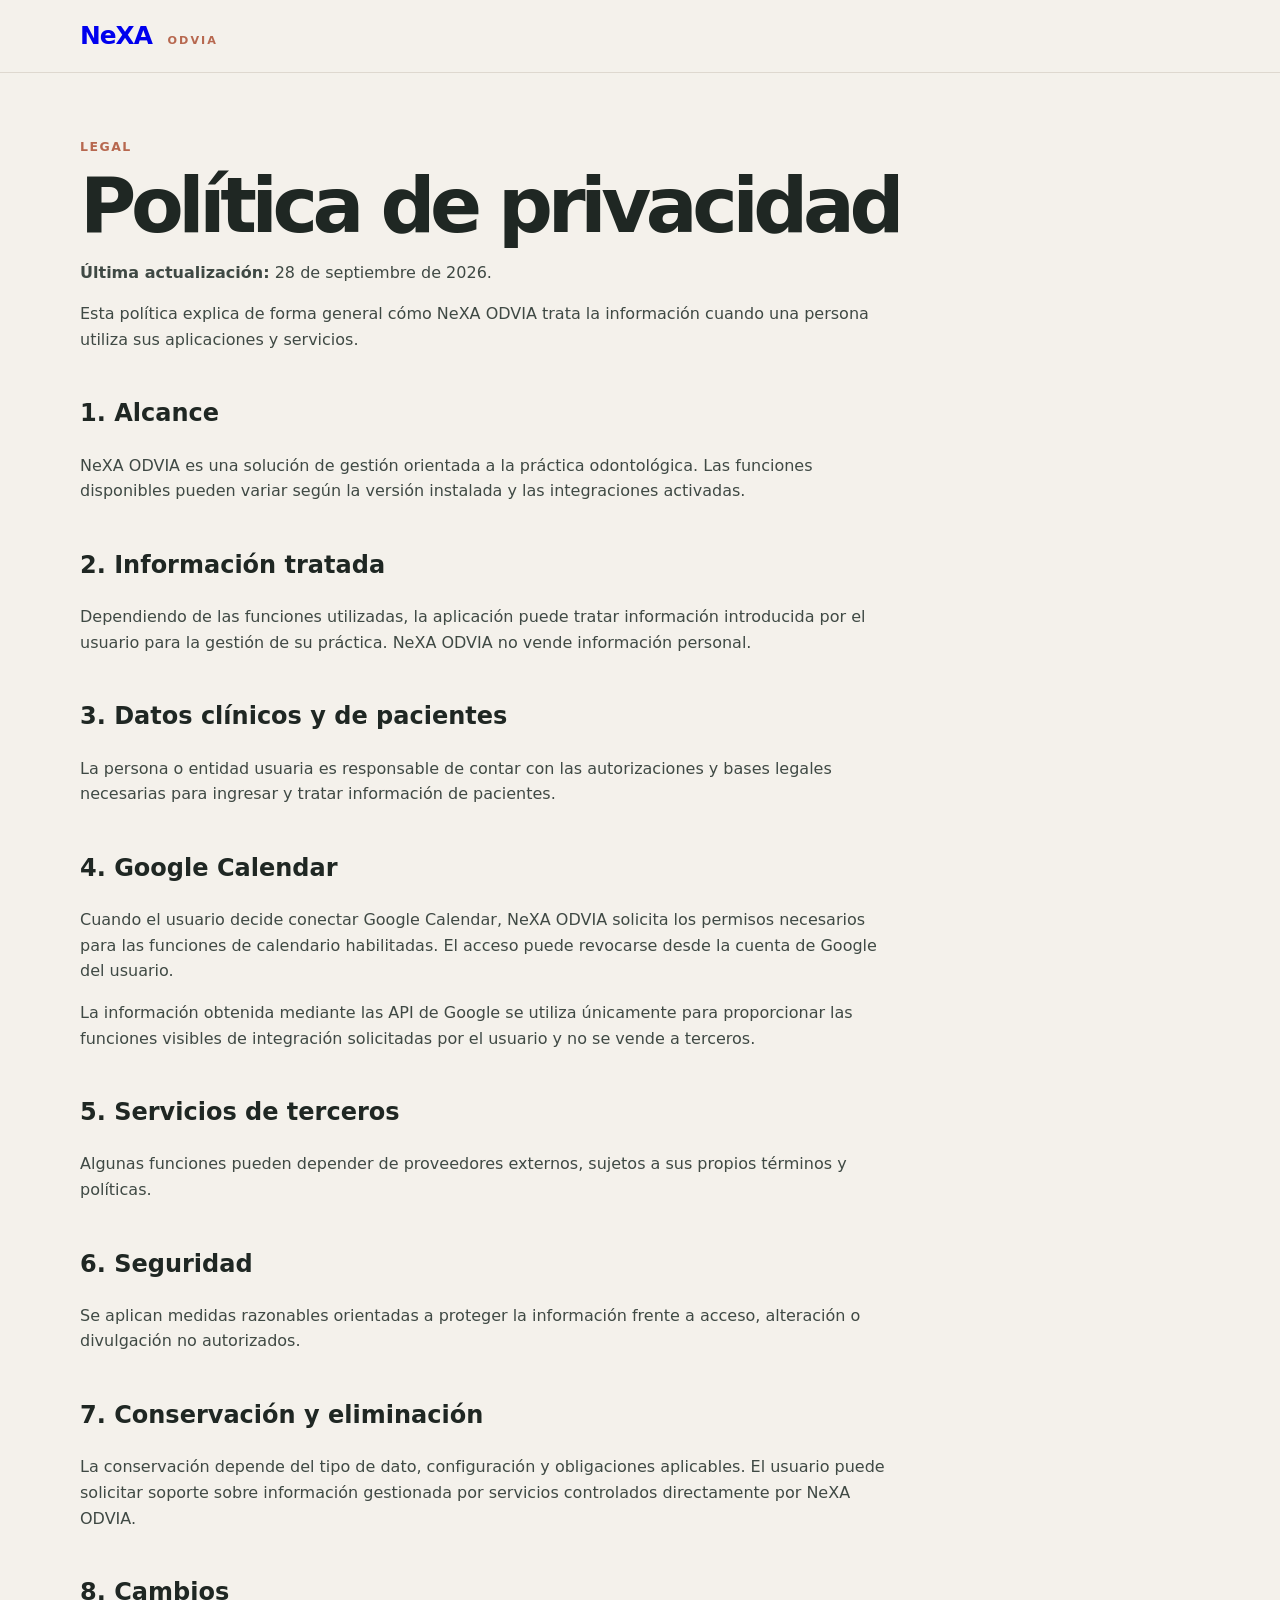
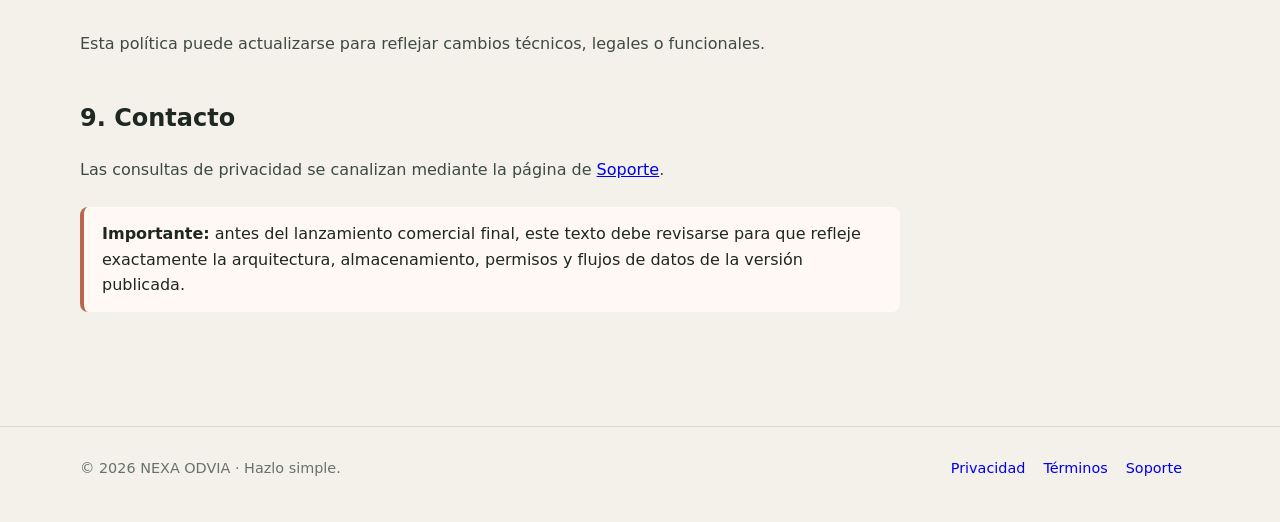
==== privacy/index.html @ b9269fd7 "Add official NeXA ODVIA website" ====
<!doctype html><html lang="es"><head><meta charset="utf-8"><meta name="viewport" content="width=device-width,initial-scale=1"><title>Privacidad — NeXA ODVIA</title><link rel="stylesheet" href="/assets/styles.css"></head><body>
<header><nav class="shell"><a class="brand" href="/">NeXA <span>ODVIA</span></a></nav></header><main class="page shell"><div class="content"><div class="eyebrow">Legal</div><h1>Política de privacidad</h1><p><strong>Última actualización:</strong> 28 de septiembre de 2026.</p>
<p>Esta política explica de forma general cómo NeXA ODVIA trata la información cuando una persona utiliza sus aplicaciones y servicios.</p>
<h2>1. Alcance</h2><p>NeXA ODVIA es una solución de gestión orientada a la práctica odontológica. Las funciones disponibles pueden variar según la versión instalada y las integraciones activadas.</p>
<h2>2. Información tratada</h2><p>Dependiendo de las funciones utilizadas, la aplicación puede tratar información introducida por el usuario para la gestión de su práctica. NeXA ODVIA no vende información personal.</p>
<h2>3. Datos clínicos y de pacientes</h2><p>La persona o entidad usuaria es responsable de contar con las autorizaciones y bases legales necesarias para ingresar y tratar información de pacientes.</p>
<h2>4. Google Calendar</h2><p>Cuando el usuario decide conectar Google Calendar, NeXA ODVIA solicita los permisos necesarios para las funciones de calendario habilitadas. El acceso puede revocarse desde la cuenta de Google del usuario.</p><p>La información obtenida mediante las API de Google se utiliza únicamente para proporcionar las funciones visibles de integración solicitadas por el usuario y no se vende a terceros.</p>
<h2>5. Servicios de terceros</h2><p>Algunas funciones pueden depender de proveedores externos, sujetos a sus propios términos y políticas.</p>
<h2>6. Seguridad</h2><p>Se aplican medidas razonables orientadas a proteger la información frente a acceso, alteración o divulgación no autorizados.</p>
<h2>7. Conservación y eliminación</h2><p>La conservación depende del tipo de dato, configuración y obligaciones aplicables. El usuario puede solicitar soporte sobre información gestionada por servicios controlados directamente por NeXA ODVIA.</p>
<h2>8. Cambios</h2><p>Esta política puede actualizarse para reflejar cambios técnicos, legales o funcionales.</p>
<h2>9. Contacto</h2><p>Las consultas de privacidad se canalizan mediante la página de <a href="/support/">Soporte</a>.</p>
<div class="notice"><strong>Importante:</strong> antes del lanzamiento comercial final, este texto debe revisarse para que refleje exactamente la arquitectura, almacenamiento, permisos y flujos de datos de la versión publicada.</div>
</div></main><footer><div class="shell footer-row"><div>© 2026 NEXA ODVIA · Hazlo simple.</div><div><a href="/privacy/">Privacidad</a><a href="/terms/">Términos</a><a href="/support/">Soporte</a></div></div></footer></body></html>
---- assets/styles.css ----
:root{--bg:#f4f1eb;--surface:#fffdf9;--text:#1f2723;--muted:#68716c;--olive:#596b4d;--olive-dark:#35422f;--terracotta:#b7684f;--line:#ded8cf}
*{box-sizing:border-box}body{margin:0;font-family:Inter,system-ui,sans-serif;background:var(--bg);color:var(--text);line-height:1.6}
.shell{width:min(1120px,calc(100% - 40px));margin:auto}header{border-bottom:1px solid var(--line);background:#f4f1eb}
nav{height:72px;display:flex;align-items:center;justify-content:space-between}.brand{font-weight:800;font-size:1.55rem;text-decoration:none;letter-spacing:-.04em}
.brand span{font-size:.7rem;letter-spacing:.18em;color:var(--terracotta);margin-left:8px}.links{display:flex;gap:24px}.links a{text-decoration:none;color:var(--muted)}
.hero{padding:92px 0 72px}.eyebrow{color:var(--terracotta);font-weight:700;text-transform:uppercase;letter-spacing:.12em;font-size:.78rem}
h1{font-size:clamp(3.4rem,8vw,7rem);line-height:.92;letter-spacing:-.07em;margin:14px 0 18px}h1 small{display:block;font-size:.18em;letter-spacing:.28em;color:var(--olive);margin-top:18px}
.lead{font-size:1.3rem;max-width:720px;color:var(--muted)}.tagline{font-weight:750;color:var(--olive-dark)}
.grid{display:grid;grid-template-columns:repeat(3,1fr);gap:18px;margin:30px 0 80px}.card{background:var(--surface);border:1px solid var(--line);border-radius:24px;padding:30px}
.page{padding:64px 0 90px}.page h1{font-size:clamp(2.5rem,6vw,4.8rem)}.content{max-width:820px}.content h2{margin-top:42px}.content p,.content li{color:#3f4944}
.notice{border-left:4px solid var(--terracotta);padding:14px 18px;background:#fff8f5;border-radius:8px;margin:24px 0}
footer{border-top:1px solid var(--line);padding:30px 0 42px;color:var(--muted);font-size:.9rem}.footer-row{display:flex;justify-content:space-between;gap:20px;flex-wrap:wrap}footer a{text-decoration:none;margin-right:18px}
@media(max-width:760px){.links{display:none}.grid{grid-template-columns:1fr}.shell{width:min(100% - 28px,1120px)}}
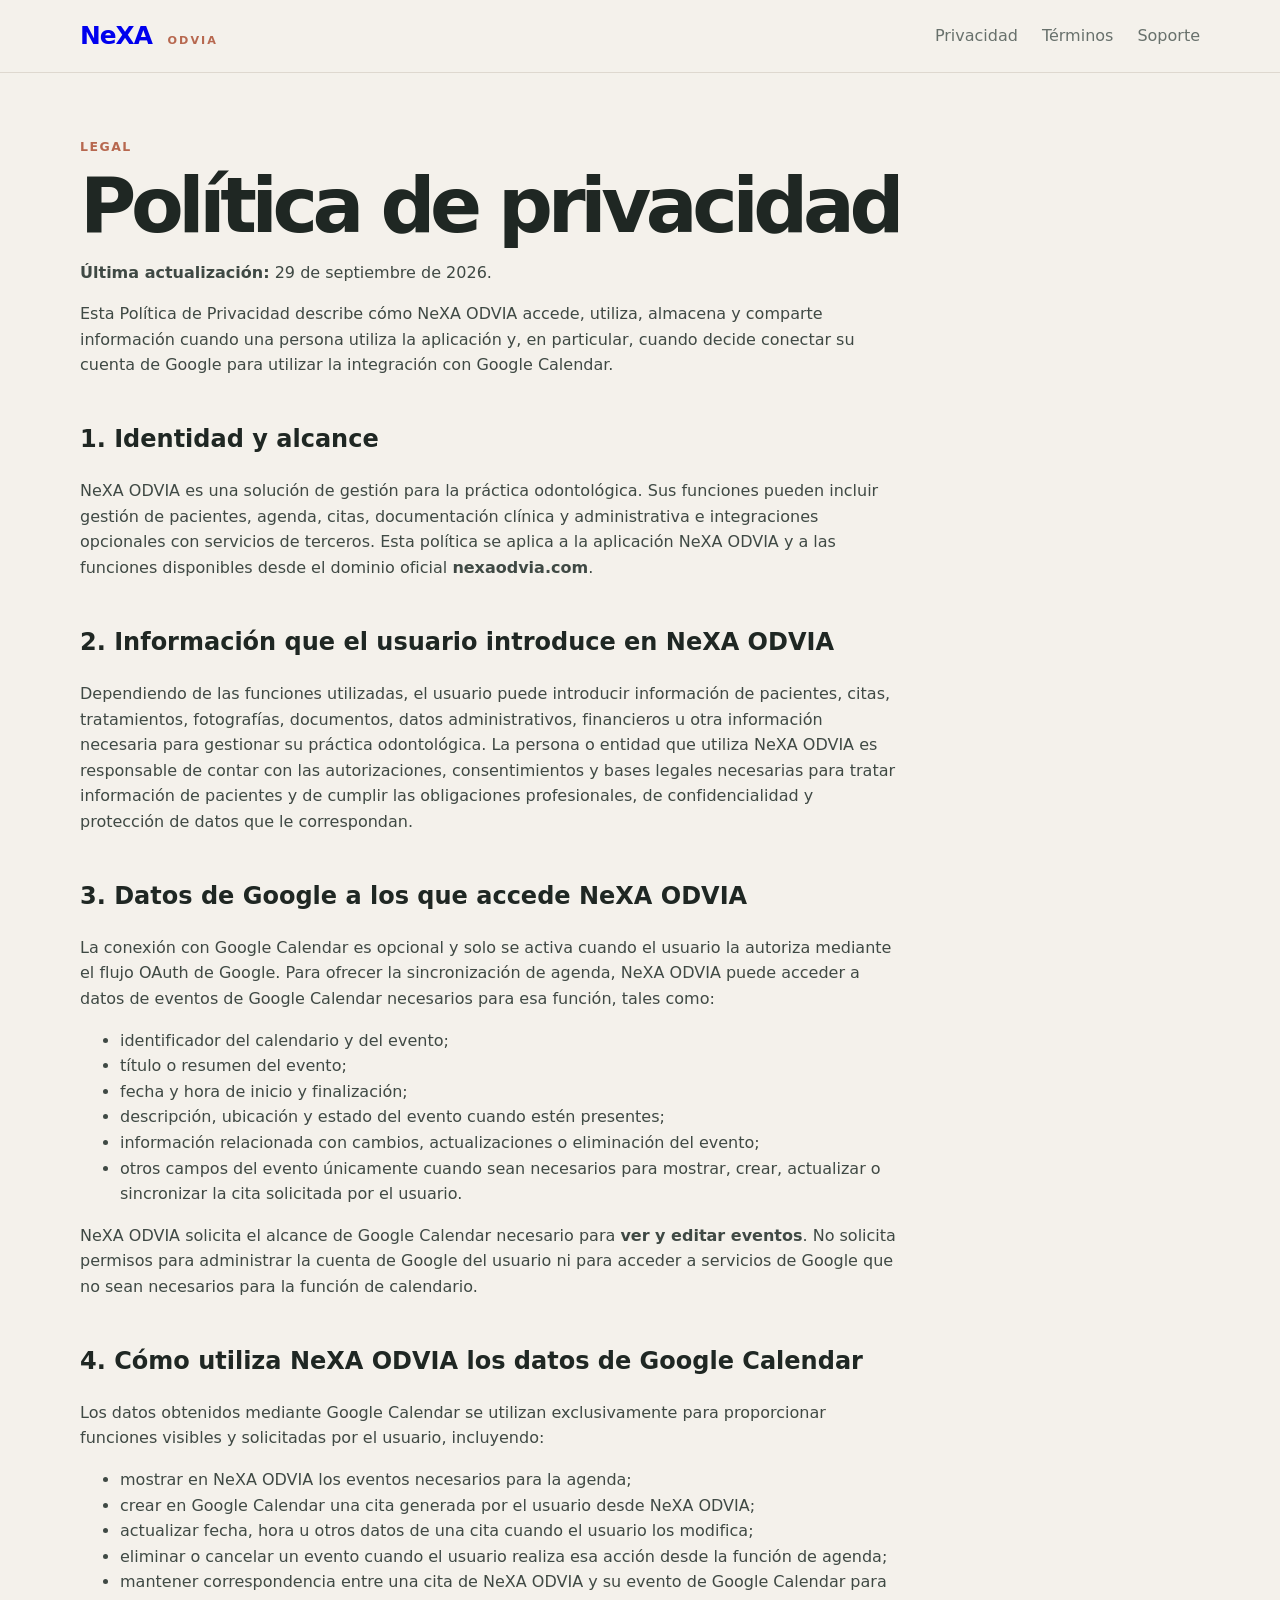
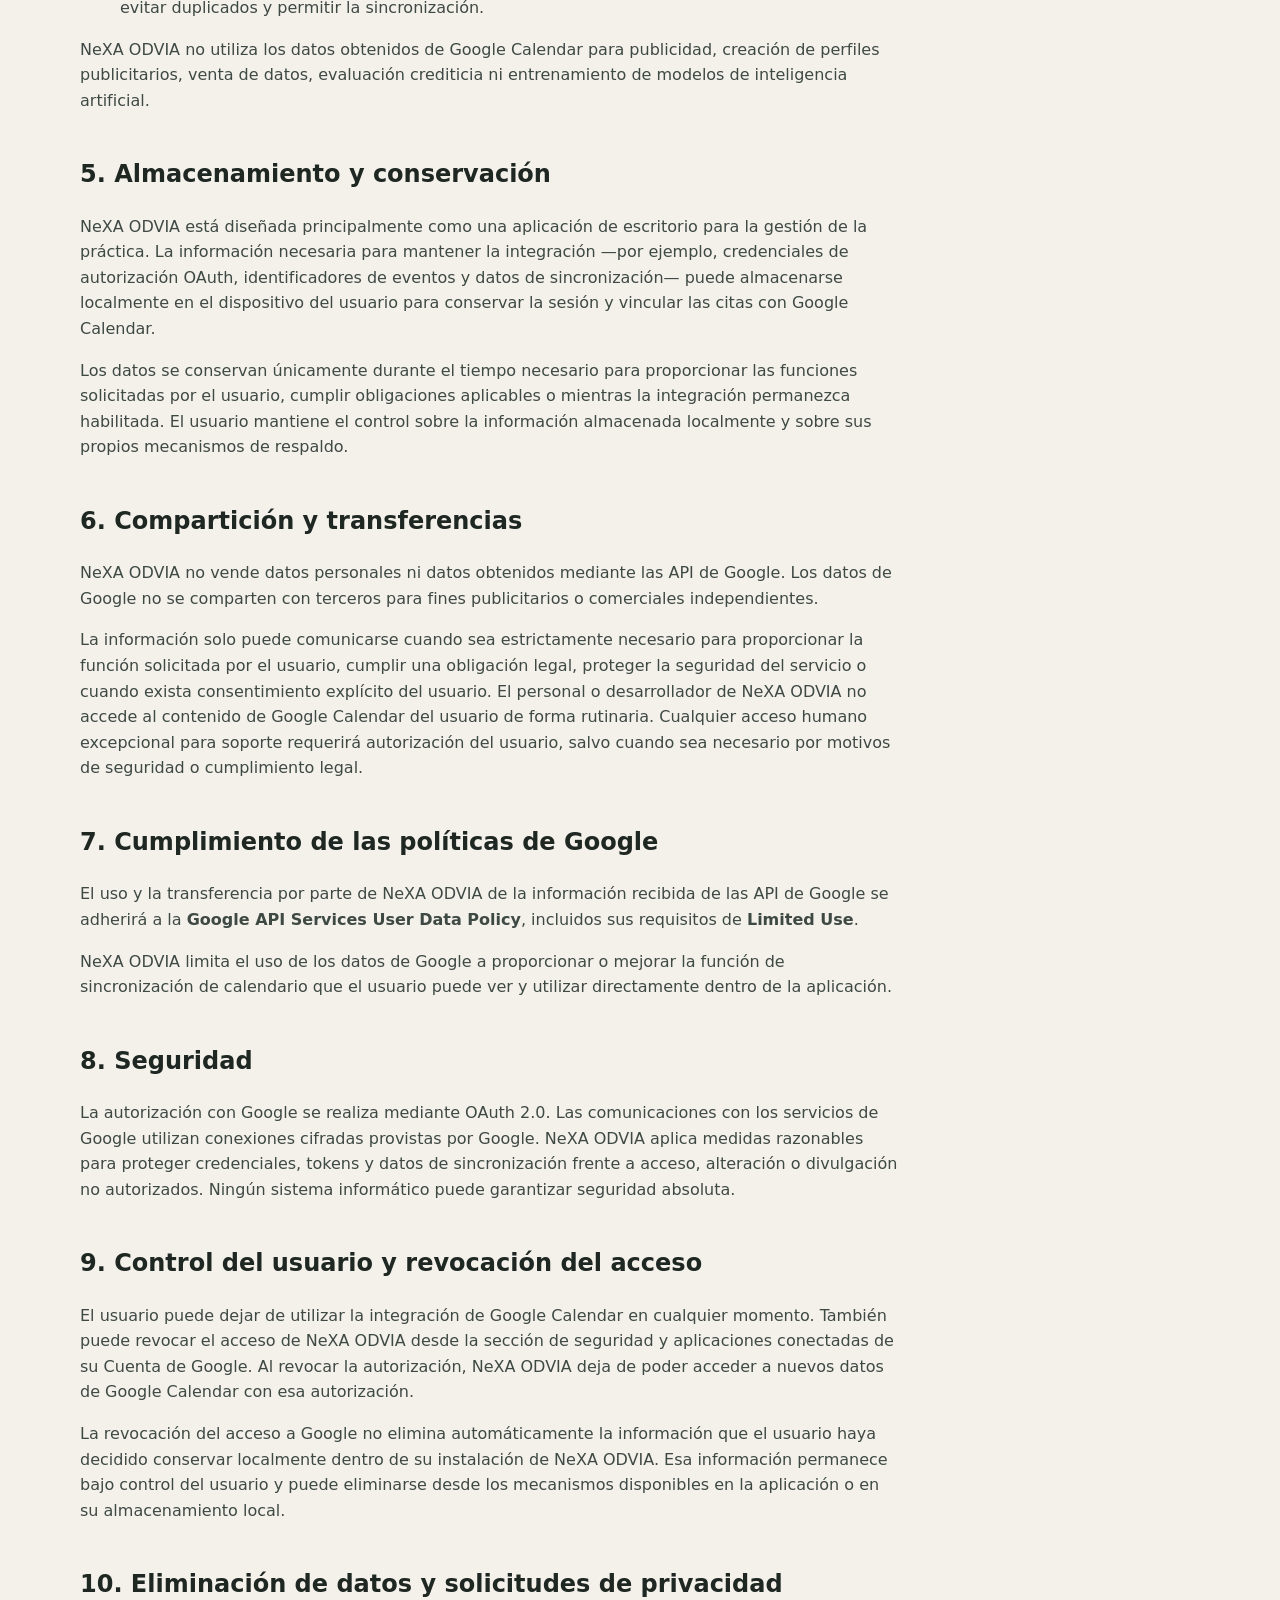
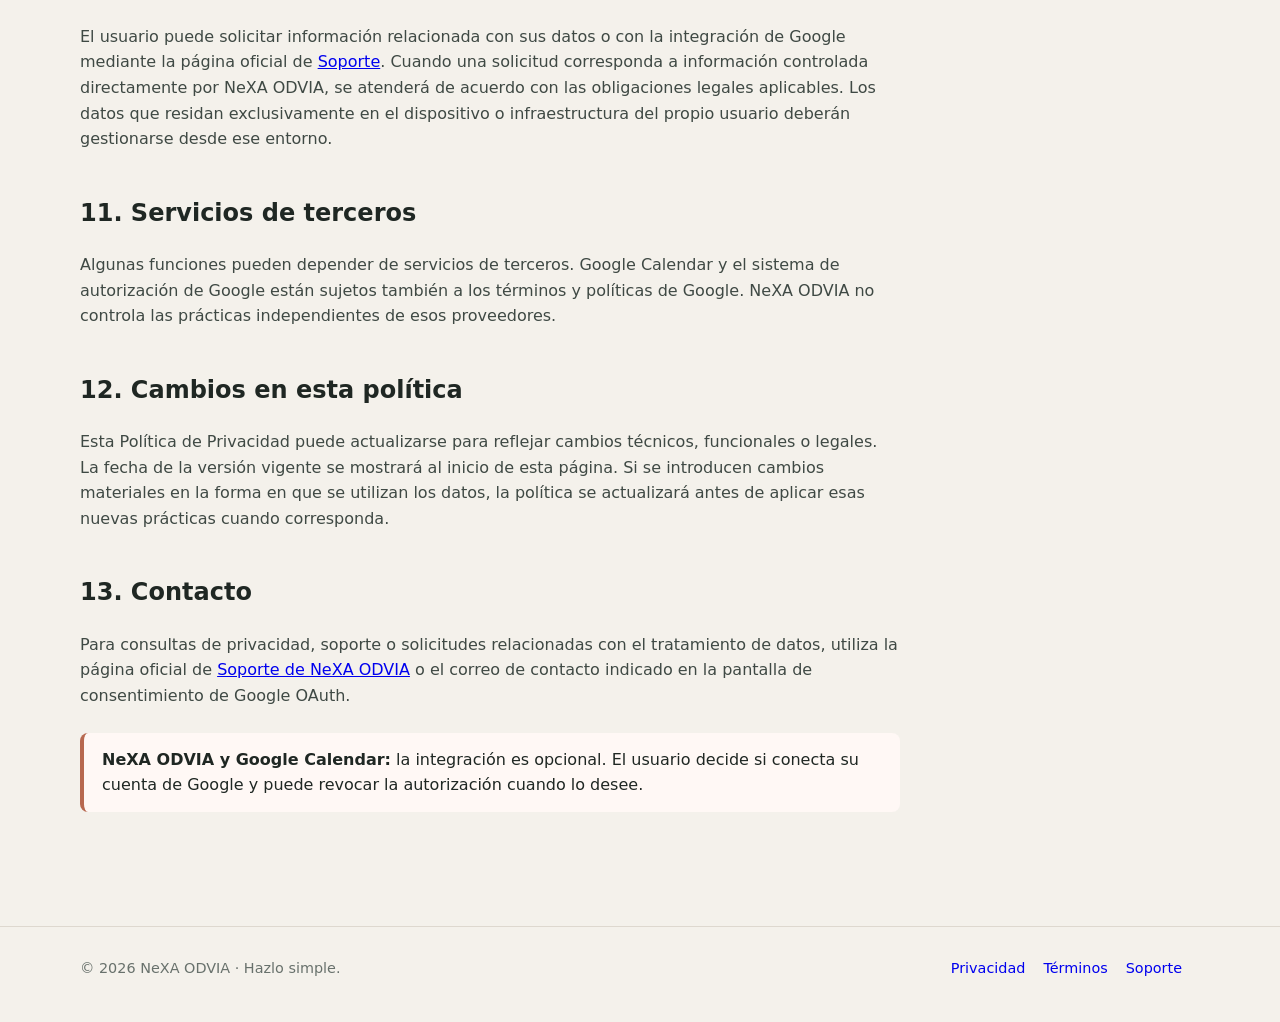
==== commit a894bd41: "Add expanded Google OAuth privacy policy" ====
--- a/privacy/index.html
+++ b/privacy/index.html
@@ -1,14 +1,69 @@
-<!doctype html><html lang="es"><head><meta charset="utf-8"><meta name="viewport" content="width=device-width,initial-scale=1"><title>Privacidad — NeXA ODVIA</title><link rel="stylesheet" href="/assets/styles.css"></head><body>
-<header><nav class="shell"><a class="brand" href="/">NeXA <span>ODVIA</span></a></nav></header><main class="page shell"><div class="content"><div class="eyebrow">Legal</div><h1>Política de privacidad</h1><p><strong>Última actualización:</strong> 28 de septiembre de 2026.</p>
-<p>Esta política explica de forma general cómo NeXA ODVIA trata la información cuando una persona utiliza sus aplicaciones y servicios.</p>
-<h2>1. Alcance</h2><p>NeXA ODVIA es una solución de gestión orientada a la práctica odontológica. Las funciones disponibles pueden variar según la versión instalada y las integraciones activadas.</p>
-<h2>2. Información tratada</h2><p>Dependiendo de las funciones utilizadas, la aplicación puede tratar información introducida por el usuario para la gestión de su práctica. NeXA ODVIA no vende información personal.</p>
-<h2>3. Datos clínicos y de pacientes</h2><p>La persona o entidad usuaria es responsable de contar con las autorizaciones y bases legales necesarias para ingresar y tratar información de pacientes.</p>
-<h2>4. Google Calendar</h2><p>Cuando el usuario decide conectar Google Calendar, NeXA ODVIA solicita los permisos necesarios para las funciones de calendario habilitadas. El acceso puede revocarse desde la cuenta de Google del usuario.</p><p>La información obtenida mediante las API de Google se utiliza únicamente para proporcionar las funciones visibles de integración solicitadas por el usuario y no se vende a terceros.</p>
-<h2>5. Servicios de terceros</h2><p>Algunas funciones pueden depender de proveedores externos, sujetos a sus propios términos y políticas.</p>
-<h2>6. Seguridad</h2><p>Se aplican medidas razonables orientadas a proteger la información frente a acceso, alteración o divulgación no autorizados.</p>
-<h2>7. Conservación y eliminación</h2><p>La conservación depende del tipo de dato, configuración y obligaciones aplicables. El usuario puede solicitar soporte sobre información gestionada por servicios controlados directamente por NeXA ODVIA.</p>
-<h2>8. Cambios</h2><p>Esta política puede actualizarse para reflejar cambios técnicos, legales o funcionales.</p>
-<h2>9. Contacto</h2><p>Las consultas de privacidad se canalizan mediante la página de <a href="/support/">Soporte</a>.</p>
-<div class="notice"><strong>Importante:</strong> antes del lanzamiento comercial final, este texto debe revisarse para que refleje exactamente la arquitectura, almacenamiento, permisos y flujos de datos de la versión publicada.</div>
-</div></main><footer><div class="shell footer-row"><div>© 2026 NEXA ODVIA · Hazlo simple.</div><div><a href="/privacy/">Privacidad</a><a href="/terms/">Términos</a><a href="/support/">Soporte</a></div></div></footer></body></html>+<!doctype html><html lang="es"><head><meta charset="utf-8"><meta name="viewport" content="width=device-width,initial-scale=1"><title>Política de privacidad — NeXA ODVIA</title><meta name="description" content="Política de privacidad de NeXA ODVIA y uso de datos de Google Calendar."><link rel="stylesheet" href="/assets/styles.css"></head><body>
+<header><nav class="shell"><a class="brand" href="/">NeXA <span>ODVIA</span></a><div class="links"><a href="/privacy/">Privacidad</a><a href="/terms/">Términos</a><a href="/support/">Soporte</a></div></nav></header>
+<main class="page shell"><div class="content"><div class="eyebrow">Legal</div><h1>Política de privacidad</h1><p><strong>Última actualización:</strong> 29 de septiembre de 2026.</p>
+<p>Esta Política de Privacidad describe cómo NeXA ODVIA accede, utiliza, almacena y comparte información cuando una persona utiliza la aplicación y, en particular, cuando decide conectar su cuenta de Google para utilizar la integración con Google Calendar.</p>
+
+<h2>1. Identidad y alcance</h2>
+<p>NeXA ODVIA es una solución de gestión para la práctica odontológica. Sus funciones pueden incluir gestión de pacientes, agenda, citas, documentación clínica y administrativa e integraciones opcionales con servicios de terceros. Esta política se aplica a la aplicación NeXA ODVIA y a las funciones disponibles desde el dominio oficial <strong>nexaodvia.com</strong>.</p>
+
+<h2>2. Información que el usuario introduce en NeXA ODVIA</h2>
+<p>Dependiendo de las funciones utilizadas, el usuario puede introducir información de pacientes, citas, tratamientos, fotografías, documentos, datos administrativos, financieros u otra información necesaria para gestionar su práctica odontológica. La persona o entidad que utiliza NeXA ODVIA es responsable de contar con las autorizaciones, consentimientos y bases legales necesarias para tratar información de pacientes y de cumplir las obligaciones profesionales, de confidencialidad y protección de datos que le correspondan.</p>
+
+<h2>3. Datos de Google a los que accede NeXA ODVIA</h2>
+<p>La conexión con Google Calendar es opcional y solo se activa cuando el usuario la autoriza mediante el flujo OAuth de Google. Para ofrecer la sincronización de agenda, NeXA ODVIA puede acceder a datos de eventos de Google Calendar necesarios para esa función, tales como:</p>
+<ul>
+<li>identificador del calendario y del evento;</li>
+<li>título o resumen del evento;</li>
+<li>fecha y hora de inicio y finalización;</li>
+<li>descripción, ubicación y estado del evento cuando estén presentes;</li>
+<li>información relacionada con cambios, actualizaciones o eliminación del evento;</li>
+<li>otros campos del evento únicamente cuando sean necesarios para mostrar, crear, actualizar o sincronizar la cita solicitada por el usuario.</li>
+</ul>
+<p>NeXA ODVIA solicita el alcance de Google Calendar necesario para <strong>ver y editar eventos</strong>. No solicita permisos para administrar la cuenta de Google del usuario ni para acceder a servicios de Google que no sean necesarios para la función de calendario.</p>
+
+<h2>4. Cómo utiliza NeXA ODVIA los datos de Google Calendar</h2>
+<p>Los datos obtenidos mediante Google Calendar se utilizan exclusivamente para proporcionar funciones visibles y solicitadas por el usuario, incluyendo:</p>
+<ul>
+<li>mostrar en NeXA ODVIA los eventos necesarios para la agenda;</li>
+<li>crear en Google Calendar una cita generada por el usuario desde NeXA ODVIA;</li>
+<li>actualizar fecha, hora u otros datos de una cita cuando el usuario los modifica;</li>
+<li>eliminar o cancelar un evento cuando el usuario realiza esa acción desde la función de agenda;</li>
+<li>mantener correspondencia entre una cita de NeXA ODVIA y su evento de Google Calendar para evitar duplicados y permitir la sincronización.</li>
+</ul>
+<p>NeXA ODVIA no utiliza los datos obtenidos de Google Calendar para publicidad, creación de perfiles publicitarios, venta de datos, evaluación crediticia ni entrenamiento de modelos de inteligencia artificial.</p>
+
+<h2>5. Almacenamiento y conservación</h2>
+<p>NeXA ODVIA está diseñada principalmente como una aplicación de escritorio para la gestión de la práctica. La información necesaria para mantener la integración —por ejemplo, credenciales de autorización OAuth, identificadores de eventos y datos de sincronización— puede almacenarse localmente en el dispositivo del usuario para conservar la sesión y vincular las citas con Google Calendar.</p>
+<p>Los datos se conservan únicamente durante el tiempo necesario para proporcionar las funciones solicitadas por el usuario, cumplir obligaciones aplicables o mientras la integración permanezca habilitada. El usuario mantiene el control sobre la información almacenada localmente y sobre sus propios mecanismos de respaldo.</p>
+
+<h2>6. Compartición y transferencias</h2>
+<p>NeXA ODVIA no vende datos personales ni datos obtenidos mediante las API de Google. Los datos de Google no se comparten con terceros para fines publicitarios o comerciales independientes.</p>
+<p>La información solo puede comunicarse cuando sea estrictamente necesario para proporcionar la función solicitada por el usuario, cumplir una obligación legal, proteger la seguridad del servicio o cuando exista consentimiento explícito del usuario. El personal o desarrollador de NeXA ODVIA no accede al contenido de Google Calendar del usuario de forma rutinaria. Cualquier acceso humano excepcional para soporte requerirá autorización del usuario, salvo cuando sea necesario por motivos de seguridad o cumplimiento legal.</p>
+
+<h2>7. Cumplimiento de las políticas de Google</h2>
+<p>El uso y la transferencia por parte de NeXA ODVIA de la información recibida de las API de Google se adherirá a la <strong>Google API Services User Data Policy</strong>, incluidos sus requisitos de <strong>Limited Use</strong>.</p>
+<p>NeXA ODVIA limita el uso de los datos de Google a proporcionar o mejorar la función de sincronización de calendario que el usuario puede ver y utilizar directamente dentro de la aplicación.</p>
+
+<h2>8. Seguridad</h2>
+<p>La autorización con Google se realiza mediante OAuth 2.0. Las comunicaciones con los servicios de Google utilizan conexiones cifradas provistas por Google. NeXA ODVIA aplica medidas razonables para proteger credenciales, tokens y datos de sincronización frente a acceso, alteración o divulgación no autorizados. Ningún sistema informático puede garantizar seguridad absoluta.</p>
+
+<h2>9. Control del usuario y revocación del acceso</h2>
+<p>El usuario puede dejar de utilizar la integración de Google Calendar en cualquier momento. También puede revocar el acceso de NeXA ODVIA desde la sección de seguridad y aplicaciones conectadas de su Cuenta de Google. Al revocar la autorización, NeXA ODVIA deja de poder acceder a nuevos datos de Google Calendar con esa autorización.</p>
+<p>La revocación del acceso a Google no elimina automáticamente la información que el usuario haya decidido conservar localmente dentro de su instalación de NeXA ODVIA. Esa información permanece bajo control del usuario y puede eliminarse desde los mecanismos disponibles en la aplicación o en su almacenamiento local.</p>
+
+<h2>10. Eliminación de datos y solicitudes de privacidad</h2>
+<p>El usuario puede solicitar información relacionada con sus datos o con la integración de Google mediante la página oficial de <a href="/support/">Soporte</a>. Cuando una solicitud corresponda a información controlada directamente por NeXA ODVIA, se atenderá de acuerdo con las obligaciones legales aplicables. Los datos que residan exclusivamente en el dispositivo o infraestructura del propio usuario deberán gestionarse desde ese entorno.</p>
+
+<h2>11. Servicios de terceros</h2>
+<p>Algunas funciones pueden depender de servicios de terceros. Google Calendar y el sistema de autorización de Google están sujetos también a los términos y políticas de Google. NeXA ODVIA no controla las prácticas independientes de esos proveedores.</p>
+
+<h2>12. Cambios en esta política</h2>
+<p>Esta Política de Privacidad puede actualizarse para reflejar cambios técnicos, funcionales o legales. La fecha de la versión vigente se mostrará al inicio de esta página. Si se introducen cambios materiales en la forma en que se utilizan los datos, la política se actualizará antes de aplicar esas nuevas prácticas cuando corresponda.</p>
+
+<h2>13. Contacto</h2>
+<p>Para consultas de privacidad, soporte o solicitudes relacionadas con el tratamiento de datos, utiliza la página oficial de <a href="/support/">Soporte de NeXA ODVIA</a> o el correo de contacto indicado en la pantalla de consentimiento de Google OAuth.</p>
+
+<div class="notice"><strong>NeXA ODVIA y Google Calendar:</strong> la integración es opcional. El usuario decide si conecta su cuenta de Google y puede revocar la autorización cuando lo desee.</div>
+</div></main>
+<footer><div class="shell footer-row"><div>© 2026 NeXA ODVIA · Hazlo simple.</div><div><a href="/privacy/">Privacidad</a><a href="/terms/">Términos</a><a href="/support/">Soporte</a></div></div></footer>
+</body></html>
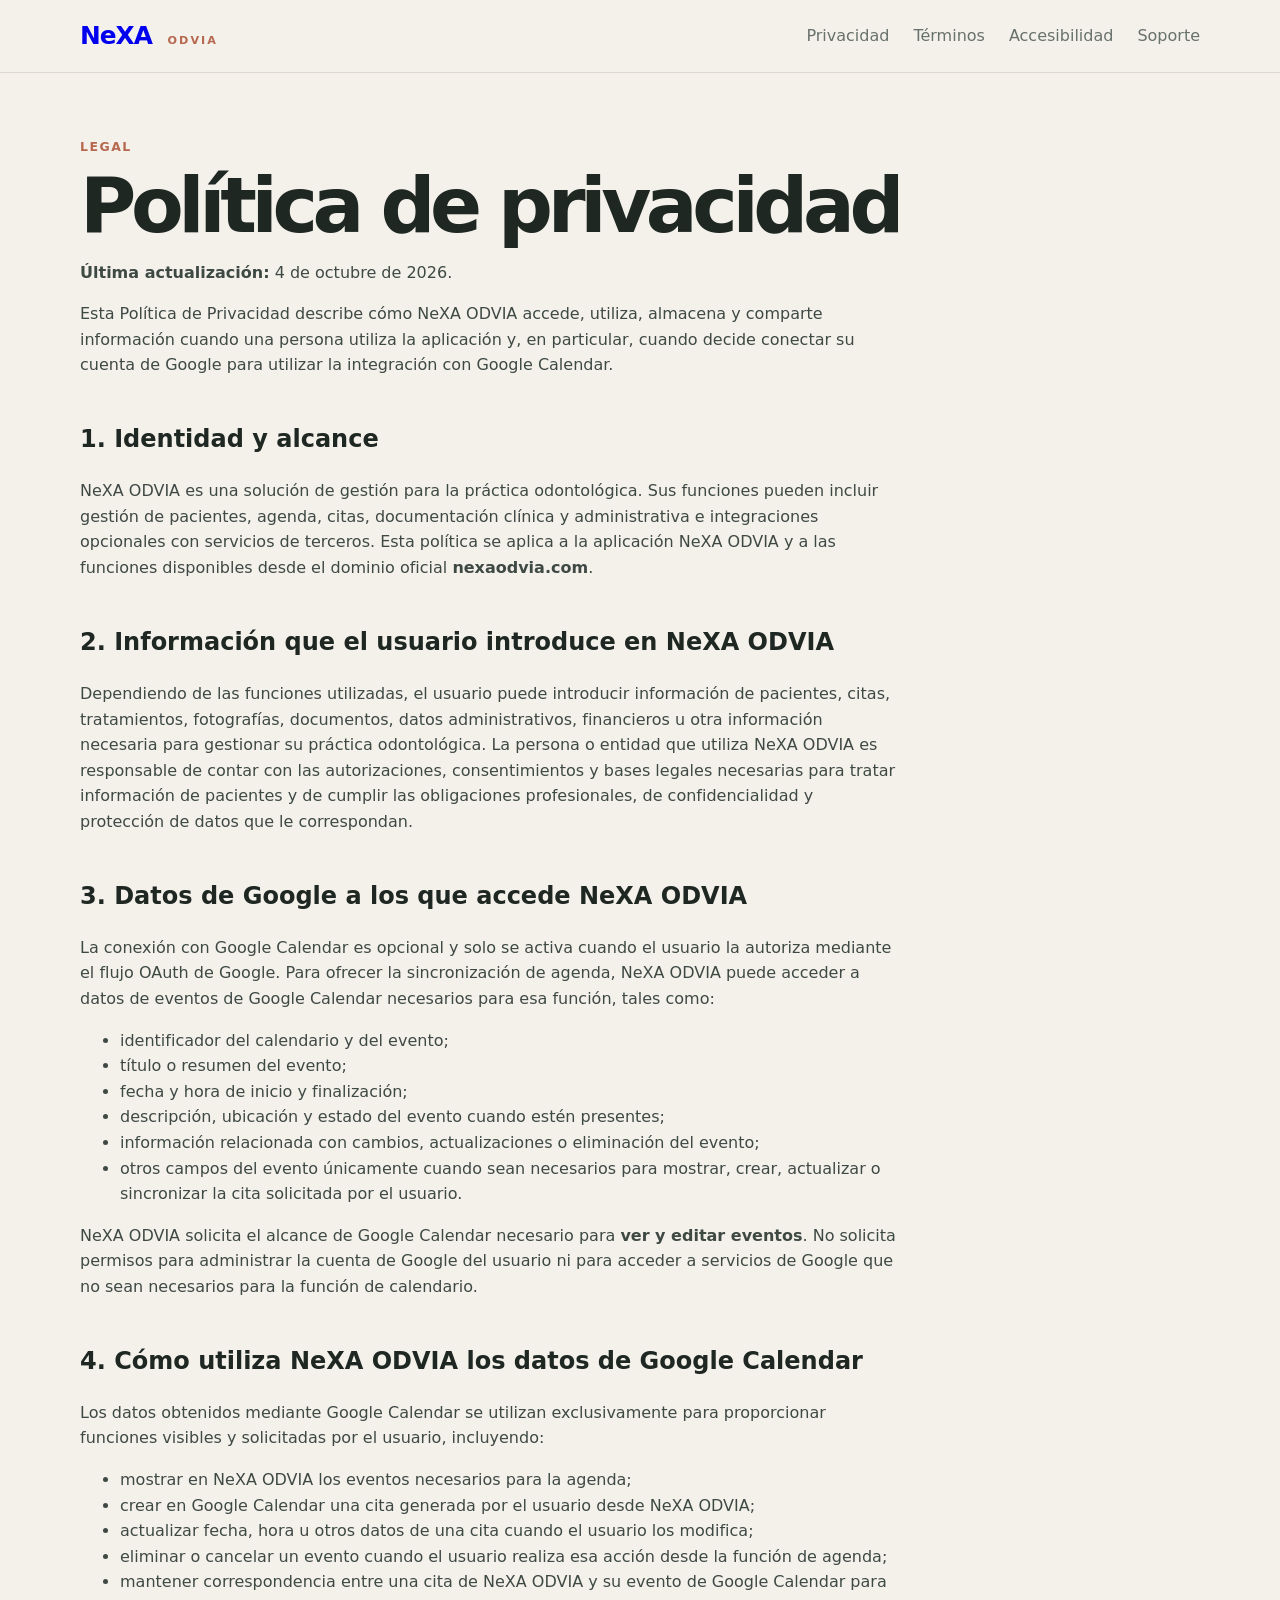
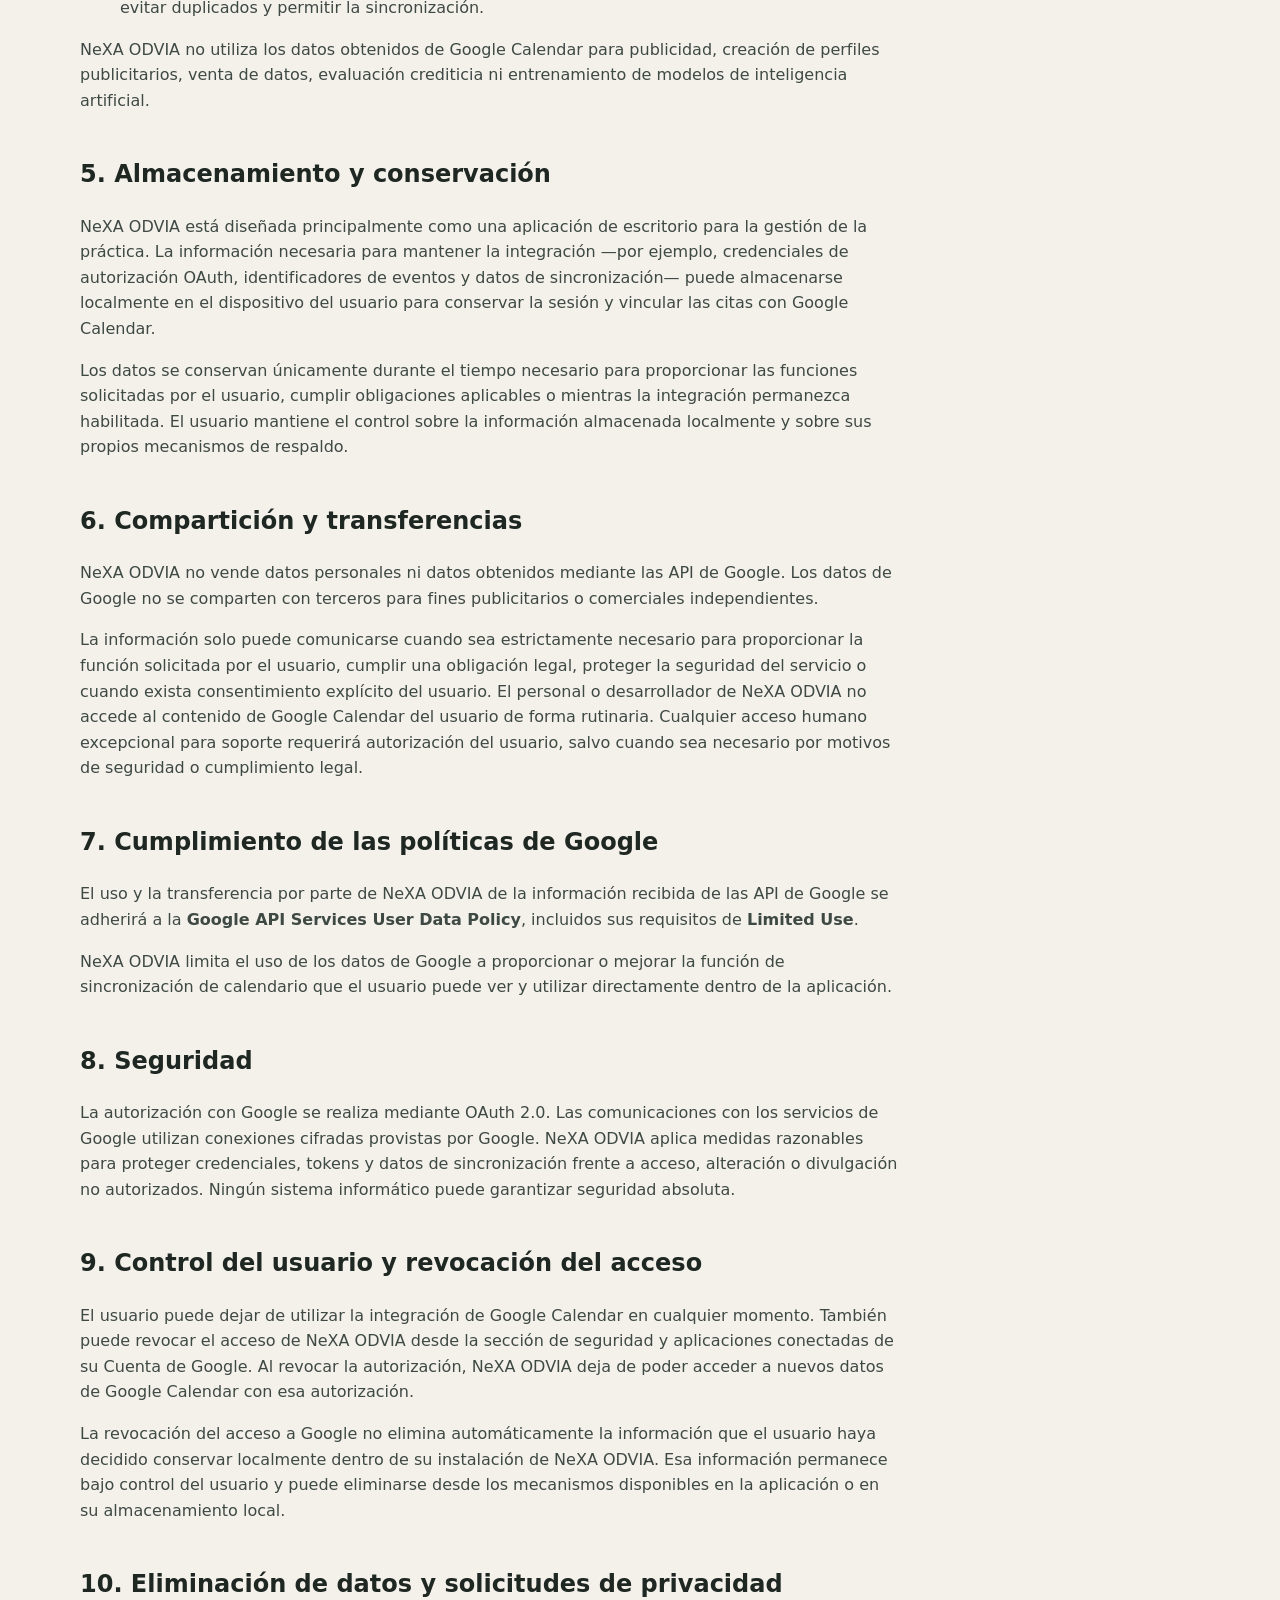
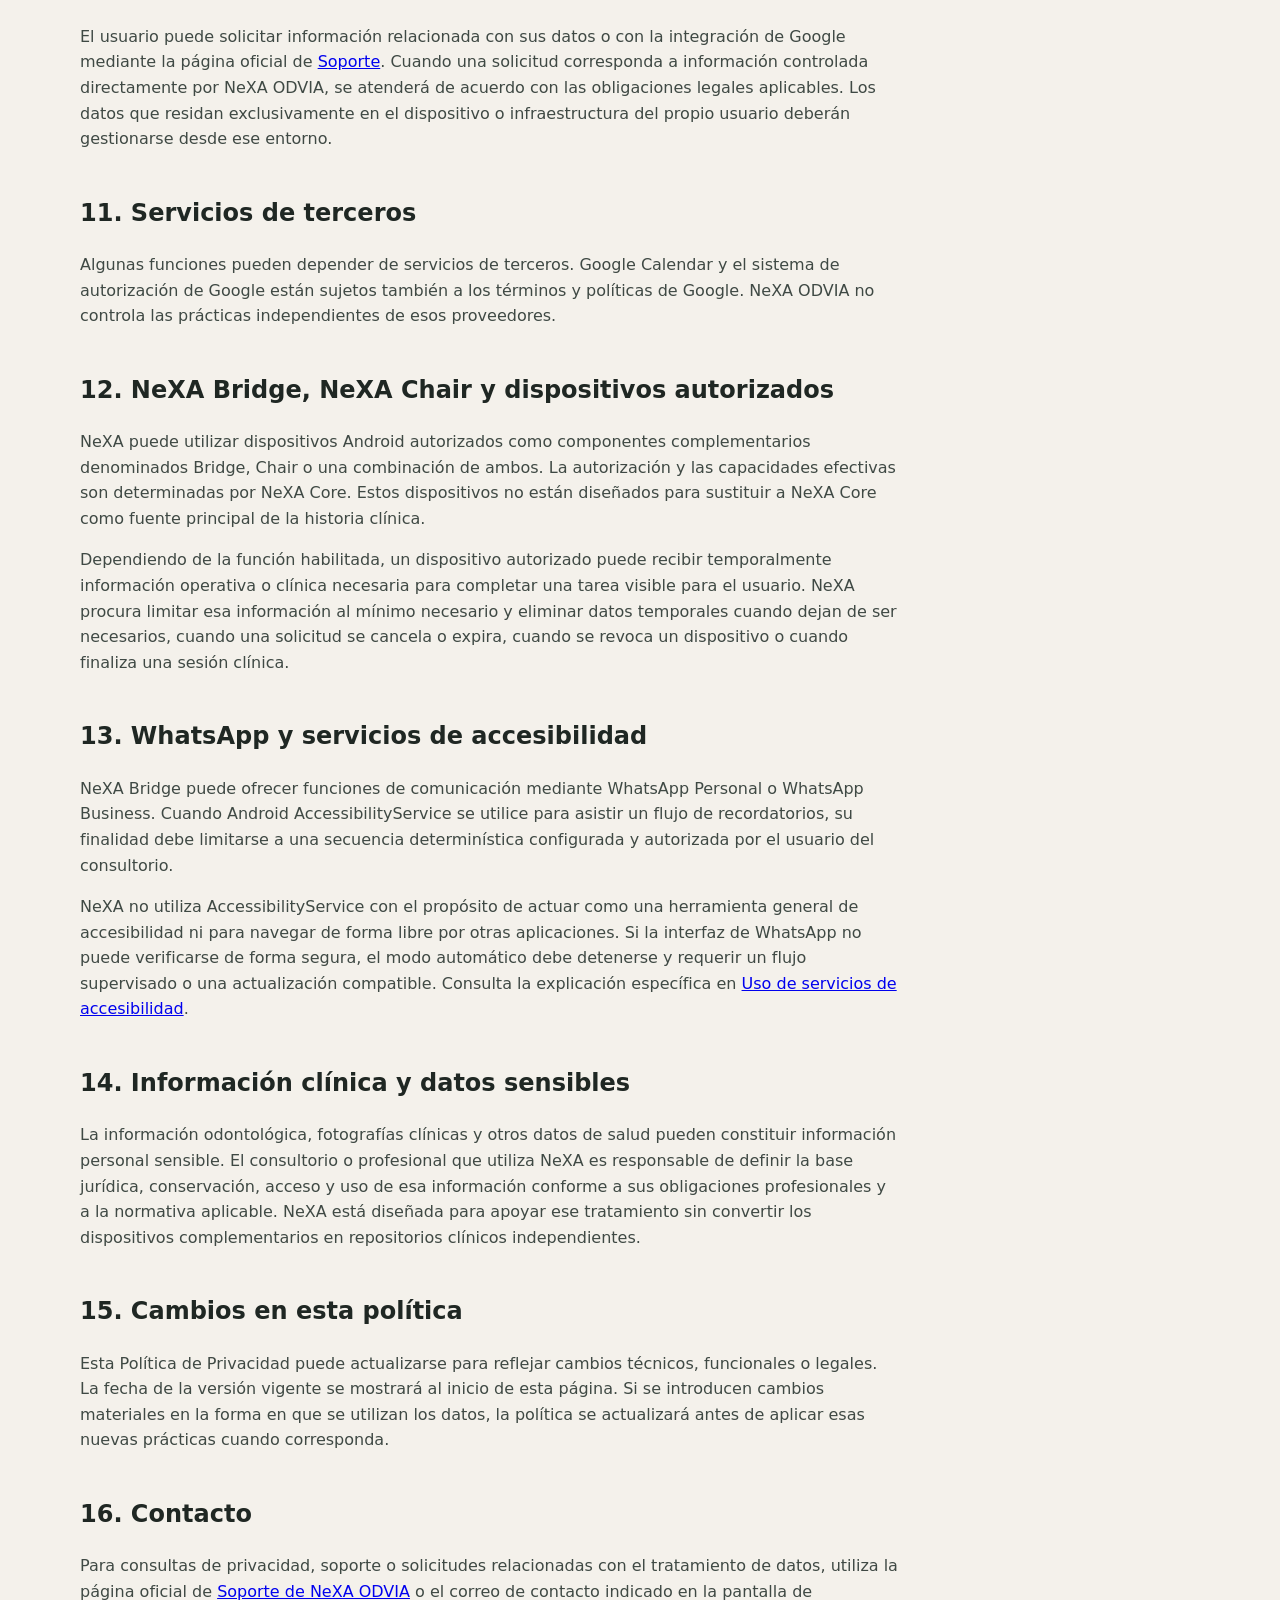
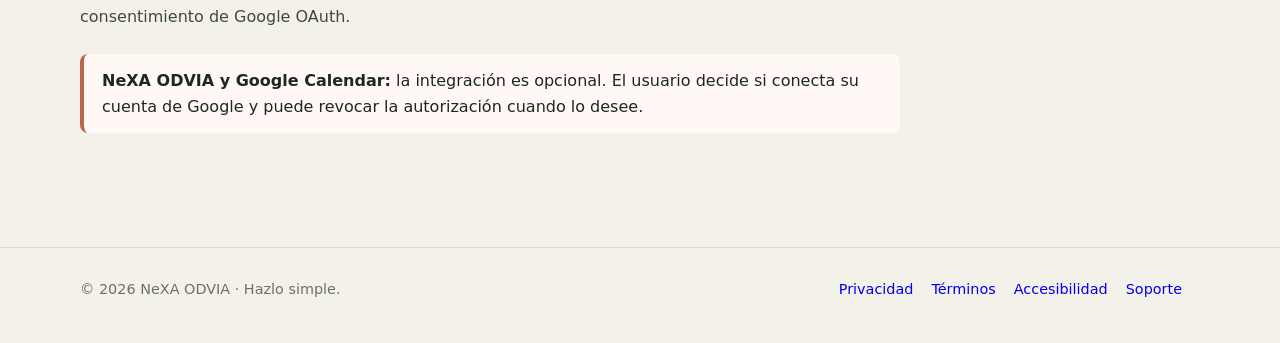
==== commit 835bea3e: "Extend privacy policy for Bridge Chair and accessibility without changing OAuth URLs" ====
--- a/privacy/index.html
+++ b/privacy/index.html
@@ -1,6 +1,6 @@
 <!doctype html><html lang="es"><head><meta charset="utf-8"><meta name="viewport" content="width=device-width,initial-scale=1"><title>Política de privacidad — NeXA ODVIA</title><meta name="description" content="Política de privacidad de NeXA ODVIA y uso de datos de Google Calendar."><link rel="stylesheet" href="/assets/styles.css"></head><body>
-<header><nav class="shell"><a class="brand" href="/">NeXA <span>ODVIA</span></a><div class="links"><a href="/privacy/">Privacidad</a><a href="/terms/">Términos</a><a href="/support/">Soporte</a></div></nav></header>
-<main class="page shell"><div class="content"><div class="eyebrow">Legal</div><h1>Política de privacidad</h1><p><strong>Última actualización:</strong> 29 de septiembre de 2026.</p>
+<header><nav class="shell"><a class="brand" href="/">NeXA <span>ODVIA</span></a><div class="links"><a href="/privacy/">Privacidad</a><a href="/terms/">Términos</a><a href="/accessibility/">Accesibilidad</a><a href="/support/">Soporte</a></div></nav></header>
+<main class="page shell"><div class="content"><div class="eyebrow">Legal</div><h1>Política de privacidad</h1><p><strong>Última actualización:</strong> 4 de octubre de 2026.</p>
 <p>Esta Política de Privacidad describe cómo NeXA ODVIA accede, utiliza, almacena y comparte información cuando una persona utiliza la aplicación y, en particular, cuando decide conectar su cuenta de Google para utilizar la integración con Google Calendar.</p>
 
 <h2>1. Identidad y alcance</h2>
@@ -57,13 +57,24 @@
 <h2>11. Servicios de terceros</h2>
 <p>Algunas funciones pueden depender de servicios de terceros. Google Calendar y el sistema de autorización de Google están sujetos también a los términos y políticas de Google. NeXA ODVIA no controla las prácticas independientes de esos proveedores.</p>
 
-<h2>12. Cambios en esta política</h2>
+<h2>12. NeXA Bridge, NeXA Chair y dispositivos autorizados</h2>
+<p>NeXA puede utilizar dispositivos Android autorizados como componentes complementarios denominados Bridge, Chair o una combinación de ambos. La autorización y las capacidades efectivas son determinadas por NeXA Core. Estos dispositivos no están diseñados para sustituir a NeXA Core como fuente principal de la historia clínica.</p>
+<p>Dependiendo de la función habilitada, un dispositivo autorizado puede recibir temporalmente información operativa o clínica necesaria para completar una tarea visible para el usuario. NeXA procura limitar esa información al mínimo necesario y eliminar datos temporales cuando dejan de ser necesarios, cuando una solicitud se cancela o expira, cuando se revoca un dispositivo o cuando finaliza una sesión clínica.</p>
+
+<h2>13. WhatsApp y servicios de accesibilidad</h2>
+<p>NeXA Bridge puede ofrecer funciones de comunicación mediante WhatsApp Personal o WhatsApp Business. Cuando Android AccessibilityService se utilice para asistir un flujo de recordatorios, su finalidad debe limitarse a una secuencia determinística configurada y autorizada por el usuario del consultorio.</p>
+<p>NeXA no utiliza AccessibilityService con el propósito de actuar como una herramienta general de accesibilidad ni para navegar de forma libre por otras aplicaciones. Si la interfaz de WhatsApp no puede verificarse de forma segura, el modo automático debe detenerse y requerir un flujo supervisado o una actualización compatible. Consulta la explicación específica en <a href="/accessibility/">Uso de servicios de accesibilidad</a>.</p>
+
+<h2>14. Información clínica y datos sensibles</h2>
+<p>La información odontológica, fotografías clínicas y otros datos de salud pueden constituir información personal sensible. El consultorio o profesional que utiliza NeXA es responsable de definir la base jurídica, conservación, acceso y uso de esa información conforme a sus obligaciones profesionales y a la normativa aplicable. NeXA está diseñada para apoyar ese tratamiento sin convertir los dispositivos complementarios en repositorios clínicos independientes.</p>
+
+<h2>15. Cambios en esta política</h2>
 <p>Esta Política de Privacidad puede actualizarse para reflejar cambios técnicos, funcionales o legales. La fecha de la versión vigente se mostrará al inicio de esta página. Si se introducen cambios materiales en la forma en que se utilizan los datos, la política se actualizará antes de aplicar esas nuevas prácticas cuando corresponda.</p>
 
-<h2>13. Contacto</h2>
+<h2>16. Contacto</h2>
 <p>Para consultas de privacidad, soporte o solicitudes relacionadas con el tratamiento de datos, utiliza la página oficial de <a href="/support/">Soporte de NeXA ODVIA</a> o el correo de contacto indicado en la pantalla de consentimiento de Google OAuth.</p>
 
 <div class="notice"><strong>NeXA ODVIA y Google Calendar:</strong> la integración es opcional. El usuario decide si conecta su cuenta de Google y puede revocar la autorización cuando lo desee.</div>
 </div></main>
-<footer><div class="shell footer-row"><div>© 2026 NeXA ODVIA · Hazlo simple.</div><div><a href="/privacy/">Privacidad</a><a href="/terms/">Términos</a><a href="/support/">Soporte</a></div></div></footer>
+<footer><div class="shell footer-row"><div>© 2026 NeXA ODVIA · Hazlo simple.</div><div><a href="/privacy/">Privacidad</a><a href="/terms/">Términos</a><a href="/accessibility/">Accesibilidad</a><a href="/support/">Soporte</a></div></div></footer>
 </body></html>
